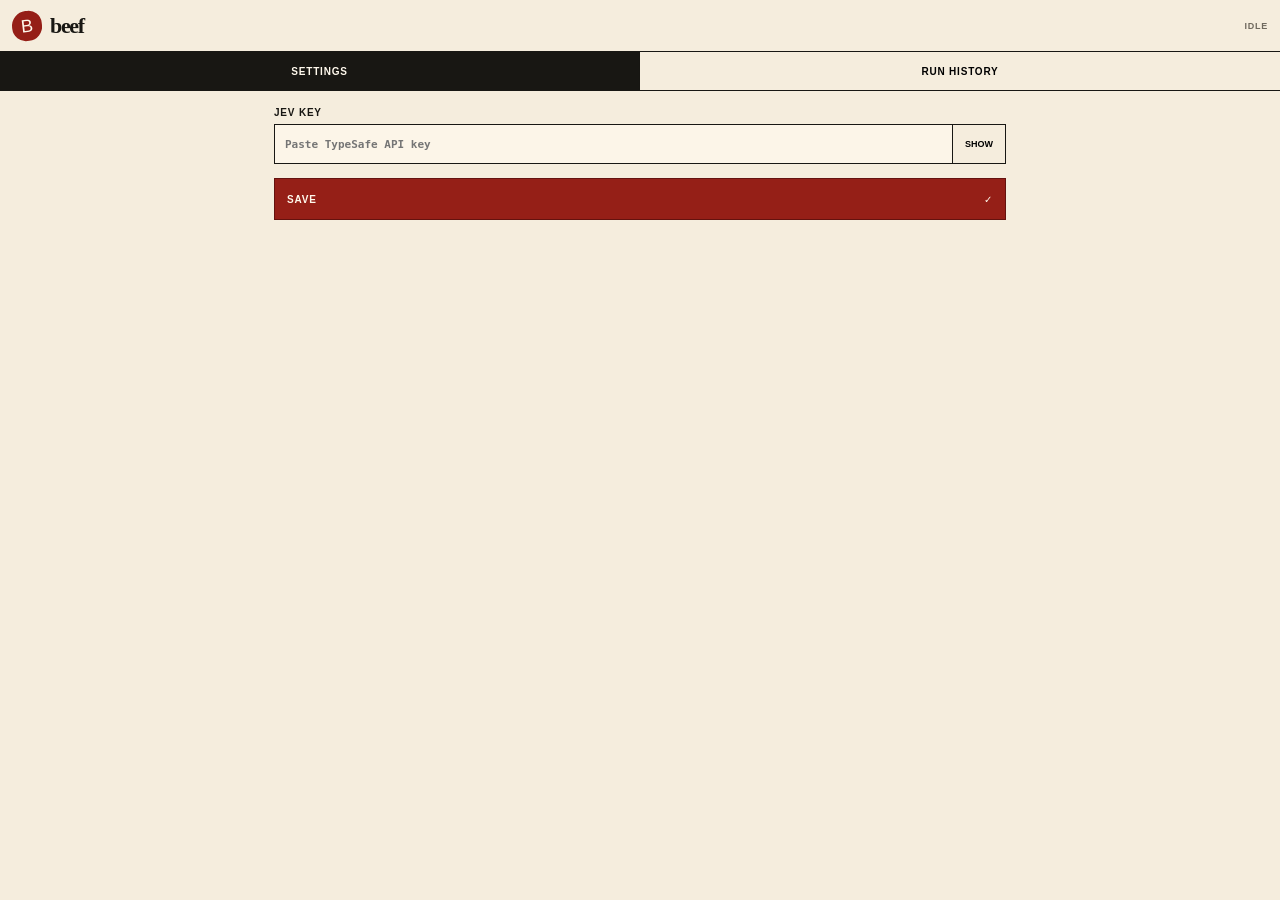
==== sidepanel/index.html @ aef4f4c9 "Initial Beef release" ====
<!doctype html>
<html lang="en">
	<head>
		<meta charset="utf-8" />
		<meta name="viewport" content="width=device-width, initial-scale=1" />
		<meta name="color-scheme" content="light" />
		<title>Beef settings</title>
		<link rel="stylesheet" href="styles.css" />
	</head>
	<body>
		<header class="topbar">
			<div class="brand"><span class="brand-mark" aria-hidden="true">B</span><b>beef</b></div>
			<span class="status" id="status">Idle</span>
		</header>

		<nav class="tabs" aria-label="Settings views">
			<button class="tab is-active" type="button" data-tab="settings">Settings</button>
			<button class="tab" type="button" data-tab="history">Run history</button>
		</nav>

		<main>
			<section class="panel settings-panel" data-panel="settings">
				<form id="settings-form">
					<label class="field key-field">
						<span>Jev key</span>
						<span class="input-row">
							<input
								id="typesafe-key"
								type="password"
								placeholder="Paste TypeSafe API key"
								autocomplete="off"
							/>
							<button id="toggle-key" type="button">Show</button>
						</span>
					</label>
					<button class="save-button" type="submit"><span>Save</span><span>✓</span></button>
					<p class="form-status" id="form-status" aria-live="polite"></p>
				</form>
			</section>

			<section class="panel history-panel" data-panel="history" hidden>
				<p class="empty-history" id="empty-history">No run yet.</p>
				<div id="run-history" hidden>
					<header class="run-header">
						<span id="run-identity"></span>
						<h1 id="run-title"></h1>
						<time id="run-time"></time>
					</header>
					<div class="run-stats" id="run-stats"></div>
					<ol class="batch-history" id="batch-history"></ol>
					<details>
						<summary>Full state</summary>
						<pre id="state-json" tabindex="0"></pre>
					</details>
					<div class="history-actions">
						<button id="copy-state" type="button">Copy</button>
						<button id="export-state" type="button">Export</button>
						<button id="clear-state" type="button">Clear</button>
					</div>
				</div>
			</section>
		</main>

		<script type="module" src="app.js"></script>
	</body>
</html>
---- sidepanel/styles.css ----
:root {
	--blood: #951f17;
	--blood-dark: #64120e;
	--ink: #181713;
	--paper: #f5eddd;
	--paper-deep: #eadbc1;
	--cream: #fff9ed;
	--line: rgba(24, 23, 19, 0.22);
	--muted: #6f695e;
	font-family: Georgia, 'Times New Roman', serif;
	color: var(--ink);
	background: var(--paper);
	font-synthesis: none;
}

* {
	box-sizing: border-box;
}

html {
	min-width: 320px;
	background: linear-gradient(rgba(24, 23, 19, 0.025) 1px, transparent 1px), var(--paper);
	background-size: 100% 6px;
}

body {
	min-height: 100vh;
	margin: 0;
}

button,
input {
	font: inherit;
}

button:focus-visible,
input:focus-visible,
summary:focus-visible,
pre:focus-visible {
	outline: 2px solid var(--blood);
	outline-offset: 2px;
}

.topbar {
	display: flex;
	height: 52px;
	padding: 7px 12px;
	align-items: center;
	justify-content: space-between;
	border-bottom: 1px solid var(--ink);
}

.brand {
	display: flex;
	align-items: center;
	gap: 8px;
}

.brand-mark {
	display: grid;
	width: 30px;
	height: 30px;
	place-items: center;
	border-radius: 50% 44% 48% 46%;
	background: var(--blood);
	color: var(--cream);
	font-family: Impact, Haettenschweiler, 'Arial Narrow Bold', sans-serif;
	font-size: 18px;
	transform: rotate(-7deg);
}

.brand b {
	font-size: 22px;
	letter-spacing: -0.06em;
}

.status,
.tab,
.field > span,
.run-header > span,
.run-header time,
.run-stats span,
.batch-history,
.history-actions,
summary {
	font-family: 'Arial Narrow', 'Helvetica Neue', sans-serif;
	font-weight: 700;
	letter-spacing: 0.08em;
	text-transform: uppercase;
}

.status {
	color: var(--muted);
	font-size: 9px;
}

.status[data-phase='complete'] {
	color: #267044;
}

.status[data-phase='error'] {
	color: var(--blood);
}

.tabs {
	display: grid;
	grid-template-columns: 1fr 1fr;
	border-bottom: 1px solid var(--ink);
}

.tab {
	height: 38px;
	border: 0;
	border-right: 1px solid var(--line);
	background: transparent;
	font-size: 10px;
	cursor: pointer;
}

.tab:last-child {
	border-right: 0;
}

.tab.is-active {
	background: var(--ink);
	color: var(--cream);
}

.settings-panel {
	max-width: 680px;
	padding: 16px 14px;
}

.field {
	display: grid;
	gap: 6px;
	margin: 0 0 14px;
}

.field > span {
	font-size: 10px;
}

.field input {
	width: 100%;
	height: 40px;
	padding: 0 10px;
	border: 1px solid var(--ink);
	border-radius: 0;
	background: rgba(255, 249, 237, 0.72);
	color: var(--ink);
	font-family: ui-monospace, 'SFMono-Regular', Menlo, monospace;
	font-size: 11px;
}

.input-row {
	display: grid;
	grid-template-columns: minmax(0, 1fr) auto;
}

.input-row input {
	border-right: 0;
}

.input-row button {
	width: 54px;
	border: 1px solid var(--ink);
	background: transparent;
	font-family: 'Arial Narrow', 'Helvetica Neue', sans-serif;
	font-size: 9px;
	font-weight: 700;
	text-transform: uppercase;
	cursor: pointer;
}

.save-button {
	display: flex;
	width: 100%;
	height: 42px;
	padding: 0 12px;
	align-items: center;
	justify-content: space-between;
	border: 1px solid var(--blood-dark);
	background: var(--blood);
	color: var(--cream);
	font-family: 'Arial Narrow', 'Helvetica Neue', sans-serif;
	font-size: 10px;
	font-weight: 700;
	letter-spacing: 0.08em;
	text-transform: uppercase;
	cursor: pointer;
}

.form-status {
	min-height: 14px;
	margin: 7px 0 0;
	color: #267044;
	font-size: 11px;
	text-align: center;
}

.history-panel {
	padding: 12px;
}

.empty-history {
	margin: 0;
	padding: 40px 0;
	color: var(--muted);
	text-align: center;
}

.run-header {
	padding: 4px 2px 12px;
}

.run-header > span,
.run-header time {
	color: var(--muted);
	font-size: 9px;
}

.run-header h1 {
	margin: 4px 0 5px;
	font-size: clamp(24px, 5vw, 42px);
	letter-spacing: -0.045em;
	line-height: 1;
}

.run-header time {
	display: block;
}

.run-stats {
	display: grid;
	grid-template-columns: repeat(4, 1fr);
	border-top: 1px solid var(--ink);
	border-left: 1px solid var(--ink);
}

.run-stats div {
	min-width: 0;
	padding: 9px;
	border-right: 1px solid var(--ink);
	border-bottom: 1px solid var(--ink);
}

.run-stats strong,
.run-stats span {
	display: block;
}

.run-stats strong {
	font-size: 22px;
}

.run-stats span {
	margin-top: 2px;
	overflow: hidden;
	color: var(--muted);
	font-size: 7px;
	text-overflow: ellipsis;
	white-space: nowrap;
}

.batch-history {
	margin: 12px 0;
	padding: 0;
	border-top: 1px solid var(--line);
	list-style: none;
}

.batch-history li {
	display: flex;
	padding: 9px 2px;
	justify-content: space-between;
	gap: 12px;
	border-bottom: 1px solid var(--line);
	font-size: 9px;
}

.batch-history span {
	color: var(--muted);
}

details {
	margin-top: 12px;
	border: 1px solid var(--ink);
}

summary {
	padding: 10px;
	font-size: 9px;
	cursor: pointer;
}

pre {
	max-height: 52vh;
	margin: 0;
	padding: 10px;
	overflow: auto;
	background: #1e1d19;
	color: #f1e5cf;
	font:
		10px/1.45 ui-monospace,
		'SFMono-Regular',
		Menlo,
		monospace;
	white-space: pre-wrap;
	word-break: break-word;
}

.history-actions {
	display: grid;
	grid-template-columns: repeat(3, 1fr);
	margin-top: 8px;
	border: 1px solid var(--ink);
}

.history-actions button {
	height: 36px;
	border: 0;
	border-right: 1px solid var(--ink);
	background: transparent;
	font: inherit;
	font-size: 9px;
	cursor: pointer;
}

.history-actions button:last-child {
	border-right: 0;
	color: var(--blood);
}

.history-actions button:hover,
.input-row button:hover {
	background: var(--ink);
	color: var(--cream);
}

[hidden] {
	display: none !important;
}

@media (min-width: 720px) {
	.settings-panel,
	.history-panel {
		max-width: 760px;
		margin: 0 auto;
	}
}
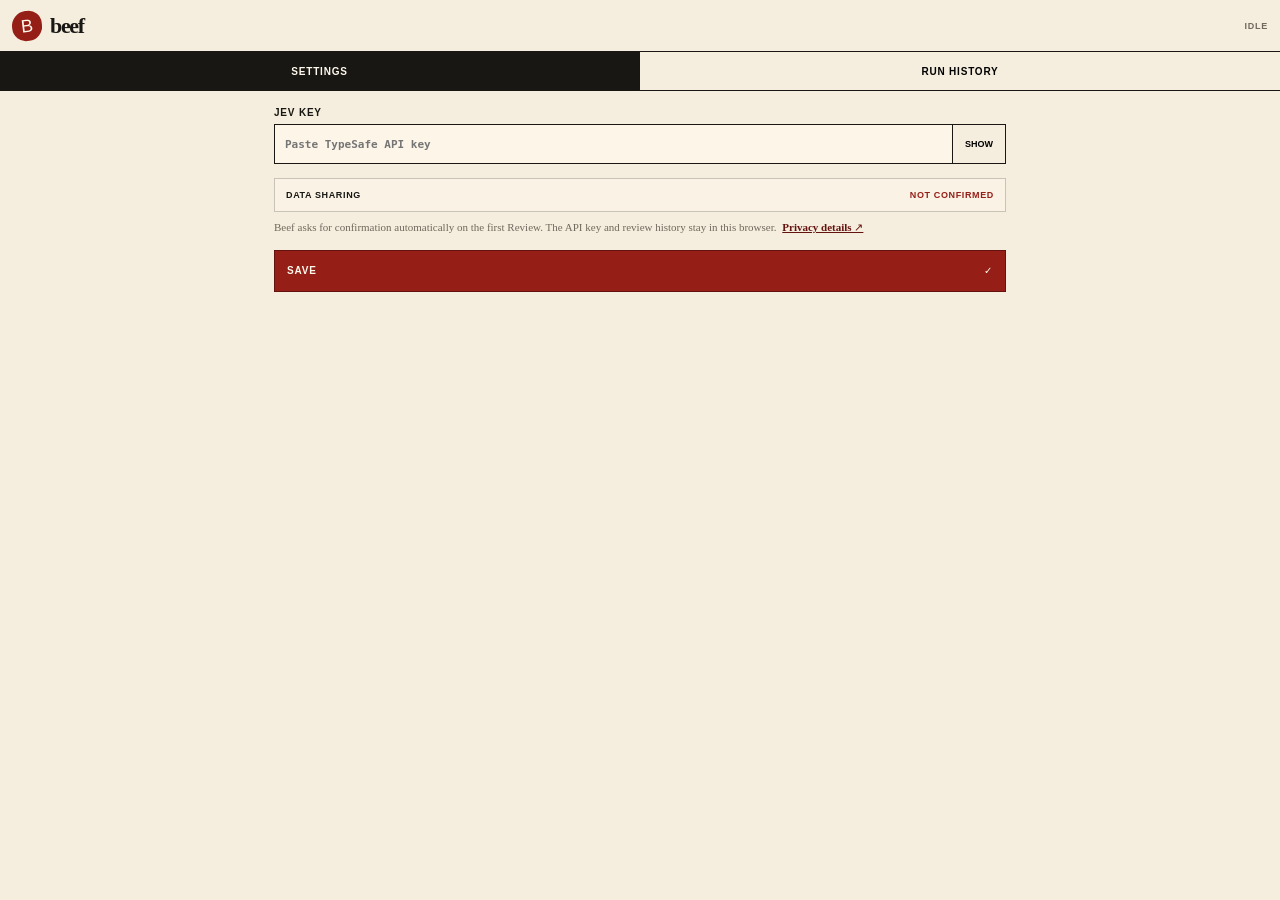
==== commit 83dfaed2: "Release Beef 1.3.0" ====
--- a/sidepanel/index.html
+++ b/sidepanel/index.html
@@ -33,6 +33,16 @@
 							<button id="toggle-key" type="button">Show</button>
 						</span>
 					</label>
+					<div class="consent-field">
+						<span>Data sharing</span>
+						<strong id="consent-status">Not confirmed</strong>
+						<button id="reset-consent" type="button" hidden>Reset confirmation</button>
+					</div>
+					<p class="privacy-link">
+						Beef asks for confirmation automatically on the first Review. The API key and review
+						history stay in this browser.
+						<a href="../privacy.html" target="_blank">Privacy details ↗</a>
+					</p>
 					<button class="save-button" type="submit"><span>Save</span><span>✓</span></button>
 					<p class="form-status" id="form-status" aria-live="polite"></p>
 				</form>
--- a/sidepanel/styles.css
+++ b/sidepanel/styles.css
@@ -35,6 +35,7 @@
 
 button:focus-visible,
 input:focus-visible,
+a:focus-visible,
 summary:focus-visible,
 pre:focus-visible {
 	outline: 2px solid var(--blood);
@@ -171,6 +172,62 @@
 	font-weight: 700;
 	text-transform: uppercase;
 	cursor: pointer;
+}
+
+.consent-field {
+	display: grid;
+	grid-template-columns: minmax(0, 1fr) auto;
+	margin: 2px 0 8px;
+	padding: 11px;
+	align-items: center;
+	gap: 7px 12px;
+	border: 1px solid var(--line);
+	background: rgba(255, 249, 237, 0.58);
+}
+
+.consent-field > span,
+.consent-field > strong,
+.consent-field button {
+	font-family: 'Arial Narrow', 'Helvetica Neue', sans-serif;
+	font-size: 9px;
+	font-weight: 700;
+	letter-spacing: 0.07em;
+	text-transform: uppercase;
+}
+
+.consent-field > strong {
+	color: var(--blood);
+}
+
+.consent-field > strong[data-accepted='true'] {
+	color: #267044;
+}
+
+.consent-field button {
+	grid-column: 1 / -1;
+	height: 32px;
+	border: 1px solid var(--ink);
+	background: transparent;
+	cursor: pointer;
+}
+
+.consent-field button:hover {
+	background: var(--ink);
+	color: var(--cream);
+}
+
+.privacy-link {
+	margin: 0 0 14px;
+	color: var(--muted);
+	font-size: 11px;
+	line-height: 1.45;
+}
+
+.privacy-link a {
+	display: inline-block;
+	margin-left: 3px;
+	color: var(--blood-dark);
+	font-weight: 700;
 }
 
 .save-button {
